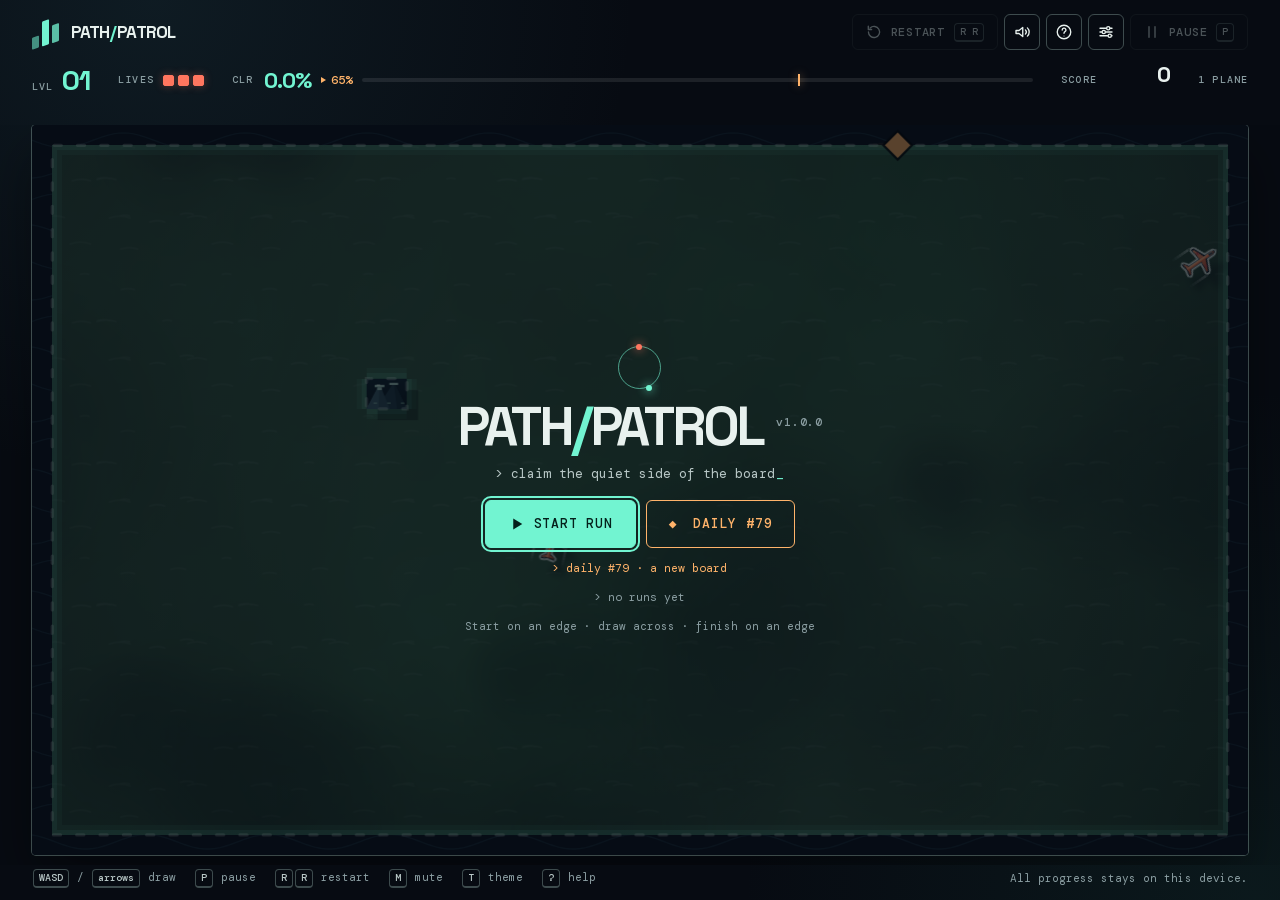
==== site/index.html @ f1951158 "Ground patrols that are shut into a small pocket A capture that leaves a patrol in a pocket of open " ====
<!doctype html>
<html lang="en" data-motion="auto">
  <head>
    <meta charset="UTF-8" />
    <meta http-equiv="Content-Security-Policy" content="default-src 'self'; script-src 'self'; style-src 'self'; img-src 'self' data: blob:; font-src 'self'; connect-src 'self'; manifest-src 'self'; worker-src 'self'; object-src 'none'; base-uri 'self'; form-action 'none'" />
    <meta name="referrer" content="no-referrer" />
    <meta name="viewport" content="width=device-width, initial-scale=1, viewport-fit=cover" />
    <meta name="theme-color" content="#070b12" />
    <meta name="color-scheme" content="dark" />
    <title>Path Patrol — a one-touch territory game</title>
    <meta name="description" content="Draw a route across the board and claim the side the patrols can't reach. A fast, minimalist territory game with a daily board. No sign-up, works offline." />
    <link rel="canonical" href="https://jgohil07.github.io/PathPatrol/" />
    <meta property="og:type" content="website" />
    <meta property="og:site_name" content="Path Patrol" />
    <meta property="og:title" content="Path Patrol — a one-touch territory game" />
    <meta property="og:description" content="Draw a route across the board and claim the side the patrols can't reach. A fast, minimalist territory game with a daily board. No sign-up, works offline." />
    <meta property="og:url" content="https://jgohil07.github.io/PathPatrol/" />
    <meta property="og:image" content="https://jgohil07.github.io/PathPatrol/og.png" />
    <meta property="og:image:width" content="1200" />
    <meta property="og:image:height" content="630" />
    <meta property="og:image:alt" content="Path Patrol mid-game: a route being drawn across a dark board with patrol planes, a pickup and a power-up running." />
    <meta name="twitter:card" content="summary_large_image" />
    <meta name="twitter:title" content="Path Patrol — a one-touch territory game" />
    <meta name="twitter:description" content="Draw a route across the board and claim the side the patrols can't reach. A fast, minimalist territory game with a daily board. No sign-up, works offline." />
    <meta name="twitter:image" content="https://jgohil07.github.io/PathPatrol/og.png" />
    <script type="application/ld+json">{"@context": "https://schema.org", "@type": "VideoGame", "name": "Path Patrol", "description": "Draw a route across the board and claim the side the patrols can't reach. A fast, minimalist territory game with a daily board. No sign-up, works offline.", "url": "https://jgohil07.github.io/PathPatrol/", "image": "https://jgohil07.github.io/PathPatrol/og.png", "genre": ["Arcade", "Puzzle"], "gamePlatform": "Web browser", "applicationCategory": "Game", "operatingSystem": "Any", "playMode": "SinglePlayer", "inLanguage": "en", "isAccessibleForFree": true, "offers": {"@type": "Offer", "price": "0", "priceCurrency": "USD"}, "author": {"@type": "Person", "name": "Jay"}, "license": "https://opensource.org/licenses/MIT"}</script>
    <link rel="icon" href="icons/icon.svg" type="image/svg+xml" />
    <link rel="icon" href="icons/icon-192.png" type="image/png" sizes="192x192" />
    <link rel="apple-touch-icon" href="icons/apple-touch-icon.png" />
    <link rel="manifest" href="manifest.webmanifest" />
    <meta name="mobile-web-app-capable" content="yes" />
    <meta name="apple-mobile-web-app-capable" content="yes" />
    <meta name="apple-mobile-web-app-title" content="Path Patrol" />
    <meta name="apple-mobile-web-app-status-bar-style" content="black-translucent" />
    <link rel="preload" href="assets/fonts/dm-mono-400.woff2" as="font" type="font/woff2" crossorigin />
    <link rel="preload" href="assets/fonts/space-grotesk-variable.woff2" as="font" type="font/woff2" crossorigin />
    <link rel="stylesheet" href="css/app.css" />
  </head>
  <body>
    <noscript><p class="noscript">Path Patrol needs JavaScript to run. It is a small game that plays entirely in your browser: nothing is sent anywhere.</p></noscript>
    <!-- Icons: drawn, never typed as glyphs, because neither font has arrows or geometric symbols. -->
    <svg class="sprite" aria-hidden="true" focusable="false">
      <symbol id="i-pause" viewBox="0 0 24 24"><path d="M8 5v14M16 5v14" /></symbol>
      <symbol id="i-play" viewBox="0 0 24 24"><path d="M7 4.6v14.8L19 12z" fill="currentColor" stroke="none" /></symbol>
      <symbol id="i-settings" viewBox="0 0 24 24"><path d="M4 7h8M18 7h2M4 12h2M12 12h8M4 17h10M20 17h0" /><circle cx="15" cy="7" r="2.2" /><circle cx="9" cy="12" r="2.2" /><circle cx="17" cy="17" r="2.2" /></symbol>
      <symbol id="i-help" viewBox="0 0 24 24"><circle cx="12" cy="12" r="9" /><path d="M9.6 9.4a2.5 2.5 0 1 1 3.7 2.2c-.9.5-1.3 1-1.3 2" /><circle cx="12" cy="17.2" r=".7" fill="currentColor" stroke="none" /></symbol>
      <symbol id="i-sound-on" viewBox="0 0 24 24"><path d="M4 10v4h4l5 4V6l-5 4H4z" /><path d="M16.5 9.2a4 4 0 0 1 0 5.6M19.2 6.5a7.6 7.6 0 0 1 0 11" /></symbol>
      <symbol id="i-sound-off" viewBox="0 0 24 24"><path d="M4 10v4h4l5 4V6l-5 4H4z" /><path d="M17 9.5l4.5 5M21.5 9.5L17 14.5" /></symbol>
      <symbol id="i-restart" viewBox="0 0 24 24"><path d="M4.6 12a7.4 7.4 0 1 0 2.3-5.4" /><path d="M4.4 4.2v4.4h4.4" /></symbol>
      <symbol id="i-close" viewBox="0 0 24 24"><path d="M6 6l12 12M18 6L6 18" /></symbol>
      <symbol id="i-arrow" viewBox="0 0 24 24"><path d="M5 12h14M13.5 6.5L19 12l-5.5 5.5" /></symbol>
    </svg>

    <div class="app" id="app" data-phase="boot">
      <div class="chrome">
        <header class="bar">
          <div class="brand" role="img" aria-label="Path Patrol">
            <span class="brand-mark" aria-hidden="true"><i></i><i></i><i></i></span>
            <span class="brand-name" aria-hidden="true">PATH<span>/</span>PATROL</span>
          </div>
          <div class="actions">
            <button class="btn btn--ghost btn--adaptive only-fine" id="restartButton" type="button" aria-label="Restart level">
              <svg class="icon" aria-hidden="true"><use href="#i-restart" /></svg><span class="btn-text only-fine">Restart</span><kbd class="only-fine">R R</kbd>
            </button>
            <button class="btn btn--icon" id="soundButton" type="button" aria-label="Sound" aria-pressed="true">
              <svg class="icon icon-on" aria-hidden="true"><use href="#i-sound-on" /></svg>
              <svg class="icon icon-off" aria-hidden="true"><use href="#i-sound-off" /></svg>
            </button>
            <button class="btn btn--icon" id="helpButton" type="button" aria-label="How to play" aria-haspopup="dialog">
              <svg class="icon" aria-hidden="true"><use href="#i-help" /></svg>
            </button>
            <button class="btn btn--icon" id="settingsButton" type="button" aria-label="Settings" aria-haspopup="dialog">
              <svg class="icon" aria-hidden="true"><use href="#i-settings" /></svg>
            </button>
            <button class="btn btn--ghost btn--adaptive" id="pauseButton" type="button" aria-label="Pause">
              <svg class="icon icon-pause" aria-hidden="true"><use href="#i-pause" /></svg>
              <svg class="icon icon-play" aria-hidden="true"><use href="#i-play" /></svg>
              <svg class="icon icon-skip" aria-hidden="true"><use href="#i-arrow" /></svg>
              <span class="btn-text only-fine">Pause</span><kbd class="only-fine">P</kbd>
            </button>
          </div>
        </header>

        <section class="hud" aria-label="Status">
          <div class="stat stat--level"><span class="stat-key">LVL</span><strong class="stat-val" id="levelLabel">01</strong></div>
          <div class="stat stat--lives"><span class="stat-key">LIVES</span><span class="lives" id="lives" role="img" aria-label="3 lives"></span></div>
          <div class="stat stat--clear">
            <span class="stat-key">CLR</span><strong class="stat-val" id="areaLabel">0.0%</strong>
            <span class="stat-target"><span class="chevron" aria-hidden="true"></span><span id="targetLabel">65%</span></span>
            <div class="meter" aria-hidden="true"><i id="progressFill"></i><b id="targetMarker"></b></div>
          </div>
          <div class="stat stat--score">
            <span class="stat-key">SCORE</span>
            <span class="score-block"><strong class="stat-val" id="scoreLabel">0</strong><span class="combo" id="comboLabel" title="Combo and trap multipliers">x1.00</span></span>
          </div>
          <div class="stat stat--runners"><span class="stat-val" id="runnerLabel">1 PLANE</span></div>
        </section>

        <p class="console" id="toast" aria-hidden="true"></p>
      </div>

      <main class="stage" id="stage">
        <div class="board" id="boardFrame">
          <canvas id="gameCanvas" tabindex="0" role="application" aria-roledescription="game board" aria-label="Game field. Draw a line from an edge across the coloured area to another edge. With a keyboard, use the arrow keys or W A S D; Backspace cancels the route."></canvas>

          <div class="overlay overlay--title" id="startOverlay">
            <div class="panel">
              <div class="start-symbol" aria-hidden="true"><span></span><span></span></div>
              <h1 class="title">PATH<span class="slash">/</span>PATROL <small id="versionLabel">v1.0.0</small></h1>
              <p class="tagline">&gt; claim the quiet side of the board<span class="caret" aria-hidden="true">_</span></p>
              <div class="cta">
                <button type="button" class="btn btn--primary btn--big cta-wide" id="resumeRunButton" hidden><svg class="icon" aria-hidden="true"><use href="#i-play" /></svg>Resume run</button>
                <button type="button" class="btn btn--primary btn--big" id="startButton"><svg class="icon" aria-hidden="true"><use href="#i-play" /></svg>Start run</button>
                <button type="button" class="btn btn--big btn--daily" id="dailyButton"><span aria-hidden="true">&#9670;</span><span id="dailyLabel">Daily</span></button>
              </div>
              <p class="saved" id="savedLine" hidden></p>
              <p class="daily-line" id="dailyLine"></p>
              <button type="button" class="btn btn--daily" id="shareTodayButton" hidden>Share today's result</button>
              <p class="records" id="titleRecords"></p>
              <button type="button" class="btn btn--quiet" id="appNotice" hidden>Install app</button>
              <p class="fine">Start on an edge · draw across · finish on an edge</p>
            </div>
          </div>

          <div class="overlay overlay--pause" id="pauseOverlay">
            <div class="panel">
              <span class="eyebrow" id="pauseEyebrow">Run paused</span>
              <strong class="big" id="pauseTitle">Take a breath.</strong>
              <div class="cta">
                <button type="button" class="btn btn--primary btn--big" id="resumeButton"><svg class="icon" aria-hidden="true"><use href="#i-play" /></svg>Resume</button>
                <button type="button" class="btn" id="pauseRestartButton"><svg class="icon" aria-hidden="true"><use href="#i-restart" /></svg>Restart level</button>
                <button type="button" class="btn" id="leaveButton" hidden>Back to title</button>
              </div>
            </div>
          </div>

          <div class="overlay overlay--clear" id="clearOverlay">
            <div class="panel">
              <span class="eyebrow" id="clearEyebrow">Level cleared</span>
              <strong class="big" id="clearTotal">+0</strong>
              <dl class="receipt" id="tally"></dl>
              <p class="fine" id="clearNote" hidden></p>
              <div class="cta"><button type="button" class="btn btn--primary btn--big" id="nextButton"><span id="nextLabel">Next level</span><svg class="icon" aria-hidden="true"><use href="#i-arrow" /></svg></button></div>
            </div>
          </div>

          <div class="overlay overlay--end" id="endOverlay">
            <div class="panel">
              <span class="eyebrow" id="endEyebrow">No lives left</span>
              <h2 class="big">Run interrupted.</h2>
              <dl class="receipt" id="receipt"></dl>
              <p class="fine" id="endSummary"></p>
              <div class="cta">
                <button type="button" class="btn btn--primary btn--big" id="shareButton" hidden>Share result</button>
                <button type="button" class="btn btn--primary btn--big" id="againButton"><svg class="icon" aria-hidden="true"><use href="#i-play" /></svg>New run</button>
              </div>
            </div>
          </div>

          <div class="overlay overlay--crash" id="crashOverlay" role="alert">
            <div class="panel">
              <span class="eyebrow">Something broke</span>
              <strong class="big">Please reload.</strong>
              <p class="crash-detail" id="crashDetail"></p>
              <div class="cta"><button type="button" class="btn btn--primary btn--big" id="reloadButton">Reload</button></div>
            </div>
          </div>

          <div class="powers" id="powers" aria-hidden="true"></div>
          <div class="fps" id="fpsMeter" hidden></div>
        </div>
      </main>

      <footer class="hints">
        <span><kbd>WASD</kbd> / <kbd>arrows</kbd> draw</span><span><kbd>P</kbd> pause</span><span><kbd>R</kbd><kbd>R</kbd> restart</span><span><kbd>M</kbd> mute</span><span><kbd>T</kbd> theme</span><span><kbd>?</kbd> help</span>
        <span class="hints-note" id="storageNote">All progress stays on this device.</span>
      </footer>
    </div>

    <dialog class="dialog" id="settingsDialog" aria-labelledby="settingsTitle">
      <form method="dialog" class="dialog-body">
        <header class="dialog-head">
          <h2 id="settingsTitle">Settings</h2>
          <button class="btn btn--icon" value="close" aria-label="Close settings"><svg class="icon" aria-hidden="true"><use href="#i-close" /></svg></button>
        </header>
        <div class="setting">
          <span class="setting-name" id="soundLabel">Sound</span>
          <button class="switch" id="soundSwitch" type="button" role="switch" aria-checked="true" aria-labelledby="soundLabel"><i></i></button>
        </div>
        <div class="setting" id="hapticsRow">
          <span class="setting-name" id="hapticsLabel">Vibration</span>
          <button class="switch" id="hapticsSwitch" type="button" role="switch" aria-checked="true" aria-labelledby="hapticsLabel"><i></i></button>
        </div>
        <div class="setting">
          <span class="setting-name" id="themeLabel">Visuals</span>
          <div class="seg" role="radiogroup" aria-labelledby="themeLabel">
            <button type="button" role="radio" id="flightButton" aria-checked="true">Flight</button>
            <button type="button" role="radio" id="driveButton" aria-checked="false">Drive</button>
          </div>
        </div>
        <div class="setting">
          <span class="setting-name" id="motionLabel">Motion</span>
          <div class="seg" role="radiogroup" aria-labelledby="motionLabel">
            <button type="button" role="radio" data-motion="auto" aria-checked="true">Auto</button>
            <button type="button" role="radio" data-motion="reduced" aria-checked="false">Reduced</button>
            <button type="button" role="radio" data-motion="full" aria-checked="false">Full</button>
          </div>
        </div>
        <div class="setting">
          <span class="setting-name" id="fpsLabel">Frame stats</span>
          <button class="switch" id="fpsSwitch" type="button" role="switch" aria-checked="false" aria-labelledby="fpsLabel"><i></i></button>
        </div>
        <div class="setting" id="appRow">
          <span class="setting-name" id="appLabel">App</span>
          <button class="btn" id="appButton" type="button" hidden>Install</button>
        </div>
        <p class="fine" id="appStatus"></p>
        <h3 class="dialog-sub">Records on this device</h3>
        <dl class="records-list">
          <div><dt>Best score</dt><dd id="bestScore">0</dd></div>
          <div><dt>Best clear</dt><dd id="bestClear">0.0%</dd></div>
          <div><dt>Highest level cleared</dt><dd id="bestLevel">—</dd></div>
          <div><dt>Runs played</dt><dd id="runsPlayed">0</dd></div>
          <div><dt>Levels won</dt><dd id="levelsWon">0</dd></div>
          <div><dt>Daily streak</dt><dd id="dailyStreak">0 days</dd></div>
        </dl>
        <button class="btn btn--danger" id="resetStatsButton" type="button">Reset local records</button>
        <p class="fine version-line">Path Patrol <span id="versionLine">v1.0.0</span></p>
      </form>
    </dialog>

    <dialog class="dialog" id="helpDialog" aria-labelledby="helpTitle">
      <form method="dialog" class="dialog-body">
        <header class="dialog-head">
          <h2 id="helpTitle">How to play</h2>
          <button class="btn btn--icon" value="close" aria-label="Close help"><svg class="icon" aria-hidden="true"><use href="#i-close" /></svg></button>
        </header>
        <ol class="how">
          <li><b>Start on an edge.</b> Touch the frame or any ground you have already claimed.</li>
          <li><b>Draw across the field</b> in any shape. The route appears under your finger the moment you move.</li>
          <li><b>Finish on an edge.</b> The side without patrols is yours. Claim the target percentage to win the level.</li>
          <li><b>Don't get caught.</b> If a patrol touches a route you are still drawing, you lose a life. Lifting mid-field cancels it for free.</li>
        </ol>
        <p class="how-daily"><b>Daily.</b> One board a day, the same for everyone: three lives, no restarts. Only your first run of the day counts; after that it is practice. Share your result when it ends.</p>
        <button class="btn" id="tutorialButton" type="button"><svg class="icon" aria-hidden="true"><use href="#i-play" /></svg>Play the tutorial</button>
        <h3 class="dialog-sub">Keys</h3>
        <dl class="keys">
          <div><dt><kbd>WASD</kbd></dt><dd>Draw (arrow keys work too)</dd></div>
          <div><dt><kbd>Backspace</kbd></dt><dd>Cancel the route you are drawing</dd></div>
          <div><dt><kbd>P</kbd> / <kbd>Esc</kbd></dt><dd>Pause</dd></div>
          <div><dt><kbd>R</kbd> <kbd>R</kbd></dt><dd>Restart the level</dd></div>
          <div><dt><kbd>M</kbd></dt><dd>Mute or unmute</dd></div>
          <div><dt><kbd>T</kbd></dt><dd>Switch Flight / Drive</dd></div>
          <div><dt><kbd>?</kbd> / <kbd>H</kbd></dt><dd>This help</dd></div>
          <div><dt><kbd>Space</kbd> / <kbd>Enter</kbd></dt><dd>Start, resume or go on</dd></div>
          <div><dt><kbd>Tab</kbd></dt><dd>Move between buttons (Safari: <kbd>Option</kbd> + <kbd>Tab</kbd>)</dd></div>
        </dl>
      </form>
    </dialog>

    <dialog class="dialog" id="shareDialog" aria-labelledby="shareTitle">
      <form method="dialog" class="dialog-body">
        <header class="dialog-head">
          <h2 id="shareTitle">Share your result</h2>
          <button class="btn btn--icon" value="close" aria-label="Close"><svg class="icon" aria-hidden="true"><use href="#i-close" /></svg></button>
        </header>
        <p class="fine">Sharing is not available here. Copy this and paste it wherever you like.</p>
        <textarea class="share-text" id="shareText" readonly rows="5" spellcheck="false" aria-label="Your result"></textarea>
        <button class="btn btn--primary" id="copyShareButton" type="button">Copy</button>
      </form>
    </dialog>

    <div class="sr-only" id="announcer" role="status" aria-live="polite" aria-atomic="true"></div>
    <script type="module" src="js/main.js"></script>
  </body>
</html>
---- site/css/app.css ----
/* Path Patrol: terminal-minimal.
   One near-black canvas, hairline borders, one accent (aqua), one alarm (coral), amber for the target and,
   later, power-ups. DM Mono for everything you read, Space Grotesk only for the big numbers and the title.

   Layout is chosen by media queries on orientation, size and pointer type, never by sniffing the device:
     - portrait / narrow: a compact top bar, one HUD row, the board (rotated by view.js) filling the rest;
     - short landscape (a phone on its side): a left rail with the HUD, the board filling the height;
     - everything else (desktop, tablet): top bar, HUD, board, keyboard hints.
   html[data-input="touch|mouse"] follows the pointer actually being used, so a hybrid laptop switches. */

@font-face { font-family: "DM Mono"; font-style: normal; font-weight: 400; font-display: swap; src: url("../assets/fonts/dm-mono-400.woff2") format("woff2"); }
@font-face { font-family: "DM Mono"; font-style: normal; font-weight: 500; font-display: swap; src: url("../assets/fonts/dm-mono-500.woff2") format("woff2"); }
@font-face { font-family: "Space Grotesk"; font-style: normal; font-weight: 300 700; font-display: swap; src: url("../assets/fonts/space-grotesk-variable.woff2") format("woff2"); }

:root {
  color-scheme: dark;
  --bg: #070b12;
  --raised: #0b111b;
  --ink: #e8f1ee;
  --ink-soft: #b9c8c7;
  --muted: #8b9ea2;
  --line: rgba(190, 224, 216, .13);
  --line-strong: rgba(190, 224, 216, .3);
  --aqua: #72f4d1;
  --aqua-dim: #2da98d;
  --coral: #ff765f;
  --amber: #ffb36a;
  --font-ui: "DM Mono", ui-monospace, "SF Mono", Menlo, Consolas, monospace;
  --font-display: "Space Grotesk", system-ui, -apple-system, "Segoe UI", sans-serif;
  --radius: 6px;
  --pad: clamp(12px, 2.4vw, 24px);
  --safe-t: env(safe-area-inset-top, 0px);
  --safe-r: env(safe-area-inset-right, 0px);
  --safe-b: env(safe-area-inset-bottom, 0px);
  --safe-l: env(safe-area-inset-left, 0px);
  --rail: clamp(206px, 25vw, 232px);          /* four 44px buttons and their gaps fit in one row */
  --tap: 44px;
}

* { box-sizing: border-box; }
[hidden] { display: none !important; }

html, body {
  margin: 0;
  height: 100%;
  overflow: hidden;
  background: var(--bg);
  color: var(--ink);
  overscroll-behavior: none;
  -webkit-text-size-adjust: 100%;
  text-size-adjust: 100%;
}
body {
  position: fixed;
  inset: 0;
  font: 400 13px/1.5 var(--font-ui);
  font-variant-numeric: tabular-nums;
  -webkit-font-smoothing: antialiased;
  user-select: none;
  -webkit-user-select: none;
  -webkit-touch-callout: none;
  -webkit-tap-highlight-color: transparent;
  background:
    radial-gradient(circle at 12% 0%, rgba(42, 85, 95, .22), transparent 30rem),
    radial-gradient(circle at 98% 100%, rgba(32, 97, 81, .16), transparent 32rem),
    var(--bg);
}
button { font: inherit; color: inherit; }
h1, h2, h3, p, dl, dd, ol { margin: 0; }
.sprite { position: absolute; width: 0; height: 0; overflow: hidden; }
.noscript { margin: 0; padding: 24px 16px; color: var(--ink); font-size: 14px; text-align: center; }
@media (scripting: none) {                                   /* nothing in the game can work: the dead controls stay out of the way of the one sentence that matters */
  body > .app { display: none; }
  .noscript { display: grid; place-items: center; min-height: 100dvh; box-sizing: border-box; }
}
.sr-only { position: absolute; width: 1px; height: 1px; margin: -1px; padding: 0; overflow: hidden; clip: rect(0 0 0 0); white-space: nowrap; border: 0; }

/* Touch-first presentation by default; a fine pointer (or a mouse actually in use) gets the desktop one. */
.only-fine { --show: inline-flex; }
.btn-text.only-fine { --show: inline; }
kbd.only-fine { --show: inline-block; }
.only-fine, .btn.only-fine { display: none; }          /* two selectors: .btn.only-fine must beat .btn's display */
@media (pointer: fine) { :root:not([data-input="touch"]) .only-fine { display: var(--show); } }
:root[data-input="mouse"] .only-fine { display: var(--show); }

/* --- layout ------------------------------------------------------------------------------------ */

.app {
  position: absolute;
  inset: 0;
  height: 100%;
  display: grid;
  grid-template-rows: auto minmax(0, 1fr) auto;
  padding: var(--safe-t) var(--safe-r) var(--safe-b) var(--safe-l);
}
@supports (height: 100dvh) { .app { height: 100dvh; } }

.chrome { display: grid; grid-template-columns: minmax(0, 1fr); padding: 0 var(--pad); min-width: 0; }   /* minmax(0, ...): no child can widen the column */
/* Fixed height whatever the input mode: a 44px touch button and a 36px mouse button both fit, so a hybrid
   device switching mode never moves the board. */
.bar { display: flex; align-items: center; justify-content: space-between; gap: 12px; height: 56px; padding-top: 8px; }
.brand { display: inline-flex; align-items: center; gap: 10px; color: var(--ink); font: 700 17px/1 var(--font-display); letter-spacing: -.045em; white-space: nowrap; }
.brand-name span { color: var(--aqua); }
.brand-name span:first-child { margin-inline: .04em; }
.brand-mark { display: flex; align-items: end; gap: 3px; width: 29px; height: 26px; transform: skewY(-18deg); }
.brand-mark i { display: block; width: 7px; background: var(--aqua); border-radius: 1px; }
.brand-mark i:nth-child(1) { height: 12px; opacity: .55; }
.brand-mark i:nth-child(2) { height: 25px; }
.brand-mark i:nth-child(3) { height: 18px; opacity: .76; }
.actions { display: flex; align-items: center; gap: 6px; }

.hud { display: flex; align-items: center; gap: 8px 28px; min-height: 46px; padding: 6px 0 4px; }
.stat { display: flex; align-items: baseline; gap: 8px; min-width: 0; white-space: nowrap; }
.stat-key { color: var(--muted); font: 500 10px/1 var(--font-ui); letter-spacing: .14em; }
.stat-val { color: var(--ink); font: 700 22px/1 var(--font-display); letter-spacing: -.04em; }
.stat--level .stat-val { color: var(--aqua); font-size: 28px; }
.stat--lives { align-items: center; }
.stat--clear { flex: 1 1 auto; align-items: center; gap: 10px; }
.stat--clear .stat-val { color: var(--aqua); min-width: 3.4ch; }
.stat--runners { margin-left: auto; color: var(--muted); }
.stat--score { align-items: center; }
.score-block { display: grid; justify-items: end; gap: 3px; line-height: 1; }
.stat--score .stat-val { min-width: 4.6ch; text-align: right; }
/* Always in the layout, only its visibility changes: the HUD must not change height when a combo starts. */
.combo { color: var(--amber); font: 500 10px/1 var(--font-ui); letter-spacing: .08em; white-space: nowrap; visibility: hidden; }
.combo.on { visibility: visible; }
.stat--runners .stat-val { color: var(--muted); font: 500 10px/1 var(--font-ui); letter-spacing: .12em; }
.stat-target { display: inline-flex; align-items: center; gap: 5px; color: var(--amber); font: 500 12px/1 var(--font-ui); }
.chevron { width: 0; height: 0; border-left: 5px solid currentColor; border-block: 3.5px solid transparent; }
.lives { display: inline-flex; gap: 4px; }
.life { width: 11px; height: 11px; border: 1.5px solid var(--coral); background: var(--coral); border-radius: 2px; box-shadow: 0 0 9px rgba(255, 118, 95, .35); }
.life.lost { background: transparent; box-shadow: none; opacity: .55; }
.meter { position: relative; flex: 1 1 60px; height: 4px; min-width: 60px; background: rgba(255, 255, 255, .09); border-radius: 2px; }
.meter i { position: absolute; inset: 0 auto 0 0; width: 0; background: linear-gradient(90deg, var(--aqua-dim), var(--aqua)); border-radius: inherit; box-shadow: 0 0 10px rgba(114, 244, 209, .4); transition: width .25s ease; }
.meter b { position: absolute; top: -4px; bottom: -4px; left: 65%; width: 2px; background: var(--amber); box-shadow: 0 0 8px rgba(255, 179, 106, .6); }

/* Messages appear on a single console line so they never sit on the board where routes start. */
.console { min-height: 20px; margin: 0; padding-bottom: 6px; overflow: hidden; color: var(--muted); font-size: 11.5px; white-space: nowrap; text-overflow: ellipsis; opacity: 0; transition: opacity .2s ease; }
.console.visible { opacity: 1; }
.console::before { content: "> "; color: var(--aqua-dim); }

.stage { display: grid; place-items: center; min-width: 0; min-height: 0; padding: 0 var(--pad) 10px; overflow: hidden; }
.board { position: relative; width: max-content; height: max-content; overflow: hidden; background: #0b1422; border-radius: 4px; box-shadow: 0 0 0 1px var(--line-strong), 0 26px 60px rgba(0, 0, 0, .4); }
#gameCanvas { display: block; touch-action: none; cursor: crosshair; user-select: none; -webkit-user-select: none; -webkit-touch-callout: none; -webkit-tap-highlight-color: transparent; }

/* The keyboard hints follow the pointer media query only, not the live data-input switch: the footer
   appearing or vanishing mid-game would move the board between a touch landing and its coordinates being read. */
.hints { display: none; flex-wrap: wrap; align-items: center; gap: 6px 18px; padding: 4px var(--pad) 12px; color: var(--muted); font-size: 11px; }
@media (pointer: fine) { .hints { display: flex; } }
.hints-note { margin-left: auto; }

/* --- controls ---------------------------------------------------------------------------------- */

.icon { width: 18px; height: 18px; flex: none; fill: none; stroke: currentColor; stroke-width: 1.8; stroke-linecap: round; stroke-linejoin: round; }
.btn { display: inline-flex; align-items: center; justify-content: center; gap: 8px; min-height: var(--tap); padding: 0 14px; border: 1px solid var(--line-strong); border-radius: var(--radius); background: transparent; color: var(--ink); font: 500 12px/1 var(--font-ui); letter-spacing: .06em; text-transform: uppercase; white-space: nowrap; cursor: pointer; touch-action: manipulation; transition: color .15s ease, border-color .15s ease, background .15s ease, transform .1s ease; }
.btn:active { transform: translateY(1px); }
.btn:disabled { opacity: .38; pointer-events: none; }
.btn--icon { width: var(--tap); padding: 0; }
/* Square when only the icon shows, wider when the label and key hint come with it. */
.btn--adaptive { min-width: var(--tap); padding: 0 12px; }
.btn--ghost { border-color: var(--line); color: var(--ink-soft); }
.btn--primary { border-color: var(--aqua); background: var(--aqua); color: #04201b; }
.btn--big { min-height: 48px; padding: 0 22px; font-size: 13px; }
.btn--danger { color: var(--coral); border-color: rgba(255, 118, 95, .4); }
/* Hover styling only where hovering exists: on a touch screen :hover sticks to the last control tapped. */
@media (hover: hover) {
  .btn:hover { border-color: var(--aqua); color: var(--aqua); }
  .btn--primary:hover { background: #8ff7dc; border-color: #8ff7dc; color: #04201b; }
  .btn--danger:hover { border-color: var(--coral); color: var(--coral); background: rgba(255, 118, 95, .08); }
}
:focus-visible { outline: 2px solid var(--aqua); outline-offset: 2px; }
.btn:focus-visible { outline-offset: 2px; }
#gameCanvas:focus-visible { outline-offset: -4px; }
kbd { display: inline-block; min-width: 1.7em; margin-inline: 1px; padding: 2px 5px; border: 1px solid var(--line-strong); border-bottom-width: 2px; border-radius: 4px; color: var(--ink-soft); font: 500 10px/1.2 var(--font-ui); text-align: center; text-transform: none; letter-spacing: 0; }

.icon-off, #pauseButton .icon-play, #pauseButton .icon-skip { display: none; }
#soundButton[aria-pressed="false"] .icon-on { display: none; }
#soundButton[aria-pressed="false"] .icon-off { display: inline; }
#soundButton[aria-pressed="false"] { color: var(--muted); }
#pauseButton[data-state="paused"] .icon-pause, #pauseButton[data-state="skip"] .icon-pause { display: none; }
#pauseButton[data-state="paused"] .icon-play { display: inline; }
#pauseButton[data-state="skip"] .icon-skip { display: inline; }
#pauseButton[data-state="skip"] kbd { display: none !important; }      /* P pauses; it does not skip, so no key hint on Skip */

@media (pointer: fine) { :root:not([data-input="touch"]) { --tap: 36px; } }
:root[data-input="mouse"] { --tap: 36px; }
:root[data-input="touch"] { --tap: 44px; }

/* --- overlays ---------------------------------------------------------------------------------- */

.overlay { position: absolute; inset: 0; z-index: 5; display: none; place-items: center; padding: 14px; overflow: auto; background: rgba(4, 8, 14, .66); text-align: center; }
.app[data-phase="title"] .overlay--title,
.app[data-phase="clear"] .overlay--clear,
.app[data-phase="paused"] .overlay--pause,
.app[data-phase="countdown"] .overlay--pause,
.app[data-phase="over"] .overlay--end,
.app[data-phase="crashed"] .overlay--crash { display: grid; }
.panel { display: grid; justify-items: center; gap: 12px; max-width: 420px; min-width: 0; }
.panel p { text-wrap: balance; }                      /* no orphaned last word; older browsers just wrap normally */
.start-symbol { position: relative; width: 43px; height: 43px; border: 1px solid rgba(114, 244, 209, .6); border-radius: 50%; animation: orbit 3s linear infinite; }
.start-symbol span { position: absolute; width: 6px; height: 6px; border-radius: 50%; background: var(--coral); box-shadow: 0 0 10px var(--coral); }
.start-symbol span:first-child { top: -3px; left: 17px; }
.start-symbol span:last-child { bottom: -3px; right: 8px; background: var(--aqua); box-shadow: 0 0 10px var(--aqua); }
.title { font: 700 clamp(30px, 8vmin, 54px)/.95 var(--font-display); letter-spacing: -.06em; }
.title .slash { color: var(--aqua); }
.title small { margin-left: 4px; color: var(--muted); font: 500 11px/1 var(--font-ui); letter-spacing: .08em; vertical-align: super; }
.tagline { color: var(--ink-soft); font-size: 13px; }
.caret { margin-left: 1px; color: var(--aqua); animation: blink 1.1s steps(1) infinite; }
.cta { display: flex; flex-wrap: wrap; justify-content: center; gap: 10px; margin-top: 4px; }
.cta-wide { flex: 1 1 100%; }                                  /* Resume takes a row of its own, above Start and Daily */
.btn--daily { border-color: var(--amber); color: var(--amber); }
.btn--quiet { max-width: 100%; padding-block: 8px; border-color: var(--line-strong); color: var(--ink-soft); font-size: 12px; line-height: 1.4; text-wrap: balance; }      /* the text may wrap (balanced), so it needs the room of lines */
.btn--quiet[data-mode="update"] { border-color: var(--aqua-dim); color: var(--aqua); }
.btn--daily span[aria-hidden] { margin-right: 8px; }
.daily-line { color: var(--amber); font-size: 11.5px; }
.daily-line:empty { display: none; }
.records { color: var(--muted); font-size: 11.5px; }
.records:empty { display: none; }
.saved { color: var(--amber); font-size: 11.5px; }
.app[data-saved="yes"] .overlay--title .fine, .app[data-daily="done"] .overlay--title .fine { display: none; }          /* someone resuming knows how to play; the room is needed for the second button */
.fine { color: var(--muted); font-size: 11px; }
.app:is([data-notice="update"], [data-notice="install"]) #settingsButton { position: relative; }
.app:is([data-notice="update"], [data-notice="install"]) #settingsButton::after { content: ""; position: absolute; top: 7px; right: 7px; width: 8px; height: 8px; border-radius: 50%; background: var(--amber); box-shadow: 0 0 0 2px var(--bg); }
/* A short screen with a saved run, a finished daily to share, or an offer from the app has no room for the decoration: the
   symbol and the tagline go. With a saved run and one of the others, the records line goes too; and with a saved run and a
   finished daily, the offer as well. */
@media (max-height: 640px) {
  .app:is([data-saved="yes"], [data-daily="done"], [data-notice="update"], [data-notice="install"], [data-notice="ios"]) .overlay--title :is(.start-symbol, .tagline) { display: none; }
  .app[data-saved="yes"]:is([data-daily="done"], [data-notice="update"], [data-notice="install"], [data-notice="ios"]) .overlay--title .records { display: none; }
  .app[data-saved="yes"][data-daily="done"] .overlay--title #appNotice { display: none; }      /* the tallest title: the same offer waits in Settings, marked by a dot on its button */
  .overlay--end .panel { gap: 8px; }                                         /* the game-over card of a daily has six rows and two buttons: tighter */
  .overlay--end .receipt dt, .overlay--end .receipt dd { padding: 3px 0; }
}
.eyebrow { color: var(--muted); font: 500 10px/1 var(--font-ui); letter-spacing: .14em; text-transform: uppercase; }
.big { font: 700 clamp(26px, 6vmin, 40px)/1 var(--font-display); letter-spacing: -.05em; }
.receipt { display: grid; grid-template-columns: 1fr auto; width: min(300px, 100%); text-align: left; font-size: 12px; }
.receipt dt, .receipt dd { padding: 6px 0; border-bottom: 1px dashed var(--line-strong); }
.receipt dt { padding-right: 14px; color: var(--muted); }
.receipt .flag { margin-right: 8px; color: var(--amber); font-size: 10px; letter-spacing: .1em; }
.receipt dd { color: var(--ink); font-weight: 500; text-align: right; }
.crash-detail { max-width: 440px; color: var(--ink-soft); font-size: 11px; white-space: pre-wrap; word-break: break-word; user-select: text; -webkit-user-select: text; }
.crash-detail:empty { display: none; }
/* Active power-ups: round chips in the board's bottom-left corner, laid over it so they never change the layout, and
   letting every touch through to the board underneath. */
.powers { position: absolute; left: 10px; bottom: 10px; z-index: 4; display: flex; gap: 6px; pointer-events: none; }
.power { display: block; width: 34px; height: 34px; }
.power svg { display: block; width: 100%; height: 100%; overflow: visible; }
.power-bg { fill: rgba(4, 8, 14, .82); stroke: rgba(255, 179, 106, .25); stroke-width: 2; }
.power-ring { fill: none; stroke: var(--amber); stroke-width: 2.6; stroke-linecap: round; transform: rotate(-90deg); transform-origin: 18px 18px; }
.power-glyph { fill: none; stroke: #f4fbf8; stroke-width: 1.8; stroke-linecap: round; stroke-linejoin: round; }
.fps { position: absolute; top: 8px; left: 8px; z-index: 6; padding: 3px 6px; border: 1px solid var(--line); border-radius: 3px; background: rgba(4, 8, 14, .72); color: var(--aqua); font-size: 10px; pointer-events: none; }

/* --- dialogs ----------------------------------------------------------------------------------- */

.dialog { width: min(92vw, 440px); max-height: min(88vh, 700px); padding: 0; overflow: auto; border: 1px solid var(--line-strong); border-radius: 10px; background: var(--raised); color: var(--ink); box-shadow: 0 30px 80px rgba(0, 0, 0, .6); }
@supports (height: 100dvh) { .dialog { max-height: min(88dvh, 700px); } }
.dialog::backdrop { background: rgba(2, 5, 9, .76); }
.dialog-body { display: grid; gap: 14px; padding: 14px 18px 18px; }
.dialog-head { display: flex; align-items: center; justify-content: space-between; }
.dialog-head h2 { font: 700 20px/1 var(--font-display); letter-spacing: -.04em; }
.dialog-sub { margin-top: 4px; color: var(--muted); font: 500 10px/1 var(--font-ui); letter-spacing: .14em; text-transform: uppercase; }
.setting { display: flex; align-items: center; justify-content: space-between; gap: 14px; min-height: var(--tap); }
.setting-name { color: var(--ink-soft); }
/* The button is a full-height tap target; the visible track (::before) and knob (i) are drawn inside it. */
.switch { position: relative; flex: none; width: 58px; height: var(--tap); padding: 0; border: 0; background: none; cursor: pointer; touch-action: manipulation; }
.switch::before { content: ""; position: absolute; top: 50%; left: 6px; width: 46px; height: 28px; margin-top: -14px; border: 1px solid var(--line-strong); border-radius: 14px; transition: border-color .15s ease, background .15s ease; }
.switch i { position: absolute; top: 50%; left: 10px; width: 20px; height: 20px; margin-top: -10px; border-radius: 50%; background: var(--muted); transition: transform .18s ease, background .18s ease; }
.switch[aria-checked="true"]::before { border-color: var(--aqua-dim); background: rgba(45, 169, 141, .18); }
.switch[aria-checked="true"] i { background: var(--aqua); transform: translateX(18px); }
.seg { display: inline-flex; overflow: hidden; border: 1px solid var(--line-strong); border-radius: var(--radius); }
.seg button { min-height: var(--tap); padding: 0 13px; border: 0; background: transparent; color: var(--muted); font: 500 12px/1 var(--font-ui); cursor: pointer; touch-action: manipulation; }
.seg button + button { border-left: 1px solid var(--line); }
.seg button[aria-checked="true"] { background: rgba(114, 244, 209, .14); color: var(--aqua); }
.records-list, .keys { display: grid; }
.records-list > div, .keys > div { display: flex; justify-content: space-between; gap: 16px; padding: 7px 0; border-bottom: 1px solid var(--line); }
.records-list dt, .keys dt { color: var(--muted); }
.records-list dd, .keys dd { color: var(--ink); font-weight: 500; text-align: right; }
.how { display: grid; gap: 10px; padding-left: 20px; color: var(--ink-soft); }
.how b { color: var(--ink); font-weight: 500; }
.how-daily { color: var(--ink-soft); }
.how-daily b { color: var(--amber); font-weight: 500; }
.share-text { width: 100%; padding: 10px 12px; border: 1px solid var(--line-strong); border-radius: var(--radius); background: var(--bg); color: var(--ink); font: 500 12.5px/1.5 var(--font-ui); resize: none; }
.version-line { text-align: center; }

/* --- wide windows: the top bar, HUD and hints line up with the board's edges, not the window's ---- */

@media (min-width: 701px) {
  /* --board-w is set by view.js. The floor keeps a short, wide window (a small board) from squeezing the bar. */
  .chrome, .hints { width: 100%; max-width: calc(max(var(--board-w, 100vw), 720px) + 2 * var(--pad)); margin-inline: auto; }
}

/* --- narrow and portrait: a compact bar, the HUD on two rows ----------------------------------- */

@media (max-width: 700px) {
  /* Labels and key hints need room the bar does not have here, even with a mouse in use. */
  .btn-text.only-fine, kbd.only-fine { display: none !important; }
  /* A grid, not wrapping flex: however wide the score gets it cannot push anything onto a third row, so the
     board below never changes size while you play. */
  .hud { display: grid; grid-template-columns: auto auto minmax(0, 1fr); grid-template-areas: "level lives score" "clear clear clear"; align-items: center; gap: 6px 18px; }
  .stat--level { grid-area: level; }
  .stat--lives { grid-area: lives; }
  .stat--score { grid-area: score; justify-self: end; min-width: 0; }
  .stat--clear { grid-area: clear; }
  .stat--runners { display: none; }
  .stat--level .stat-val { font-size: 24px; }
  .title small { display: none; }
}
@media (max-width: 420px) {
  .brand-name { display: none; }
  .actions { gap: 4px; }
}
@media (max-width: 400px) {
  /* Room for five lives and a seven-digit score on one row: the pips and the number speak for themselves. */
  .stat--lives .stat-key, .stat--score .stat-key { display: none; }
  .stat--score .stat-val { font-size: 18px; }
  .lives { gap: 3px; }
  .life { width: 10px; height: 10px; }
}

/* --- a phone on its side: the HUD becomes a rail ------------------------------------------------ */

@media (orientation: landscape) and (max-height: 540px) {
  .app { grid-template-columns: var(--rail) minmax(0, 1fr); grid-template-rows: minmax(0, 1fr); }
  .chrome { align-content: start; gap: 4px; padding: 8px 8px 8px 10px; overflow-y: auto; }
  .bar { flex-wrap: wrap; height: auto; padding-top: 0; gap: 8px; }
  .brand-name { display: none; }
  .actions { flex-wrap: wrap; gap: 4px; }
  .hud { display: flex; flex-direction: column; align-items: stretch; gap: 8px; padding: 6px 0; }
  .stat--level { order: 0; }
  .stat--lives { order: 1; }
  .stat--score { order: 2; margin-left: 0; }
  .stat--clear { order: 3; flex-basis: auto; display: grid; grid-template-columns: auto 1fr auto; gap: 4px 8px; }
  .stat--clear .meter { grid-column: 1 / -1; }
  .stat--runners { display: flex; order: 4; margin-left: 0; }
  .console { white-space: normal; padding-bottom: 0; }
  .stage { padding: 8px 12px 8px 4px; }
  .hints { display: none !important; }
}

/* --- motion ------------------------------------------------------------------------------------- */

@keyframes orbit { to { transform: rotate(360deg); } }
@keyframes blink { 50% { opacity: 0; } }
@media (prefers-reduced-motion: reduce) {
  :root:not([data-motion="full"]) *, :root:not([data-motion="full"]) *::before, :root:not([data-motion="full"]) *::after { animation: none !important; transition-duration: .01ms !important; }
}
:root[data-motion="reduced"] *, :root[data-motion="reduced"] *::before, :root[data-motion="reduced"] *::after { animation: none !important; transition-duration: .01ms !important; }

/* ---- splash ------------------------------------------------------------------- */

.egg { position: fixed; inset: 0; z-index: 50; display: grid; place-items: center; background: var(--bg); animation: egg-in 220ms ease-out both; }
.egg.out { animation: egg-out 450ms ease-in both; pointer-events: none; }
.egg-stage { display: flex; flex-direction: column; align-items: center; gap: 26px; }
.egg-key {
  display: grid; place-items: center; width: 128px; height: 128px; border-radius: 26px; background: var(--aqua); color: #04120e;
  font: 700 52px/1 var(--font-ui); letter-spacing: -.06em;
  box-shadow: inset 0 1px 0 rgba(255, 255, 255, .18), 0 10px 26px -12px rgba(0, 0, 0, .6);
  animation: egg-press 500ms cubic-bezier(.2, .9, .2, 1) both;
}
.egg-meta { display: flex; flex-direction: column; align-items: center; gap: 7px; animation: egg-fade 600ms 200ms both; }
.egg-name { margin: 0; color: var(--ink); font: 700 17px/1.2 var(--font-display); letter-spacing: -.02em; }
.egg-sub { display: flex; align-items: center; gap: 7px; margin: 0; color: var(--muted); font: 400 10.5px/1.2 var(--font-ui); letter-spacing: .14em; text-transform: uppercase; }
.egg-heart { display: block; fill: var(--aqua); }
@keyframes egg-in { from { opacity: 0; } }
@keyframes egg-out { to { opacity: 0; } }
@keyframes egg-press { 0% { opacity: 0; transform: scale(.88) translateY(8px); } 55% { transform: scale(1.015) translateY(0); } }
@keyframes egg-fade { from { opacity: 0; transform: translateY(5px); } }
@media (prefers-reduced-motion: reduce) {
  .egg, .egg-key, .egg-meta { animation: none; }
  .egg.out { opacity: 0; }
}
:root[data-motion="reduced"] .egg.out { opacity: 0; }

/* ---- the extra board's colours ------------------------------------------------- */

:root[data-extra] { --bg: #0a0614; --raised: #100a1e; --aqua: #ff7bf0; --aqua-dim: #b23fa8; --line: rgba(232, 190, 255, .14); --line-strong: rgba(232, 190, 255, .32); }
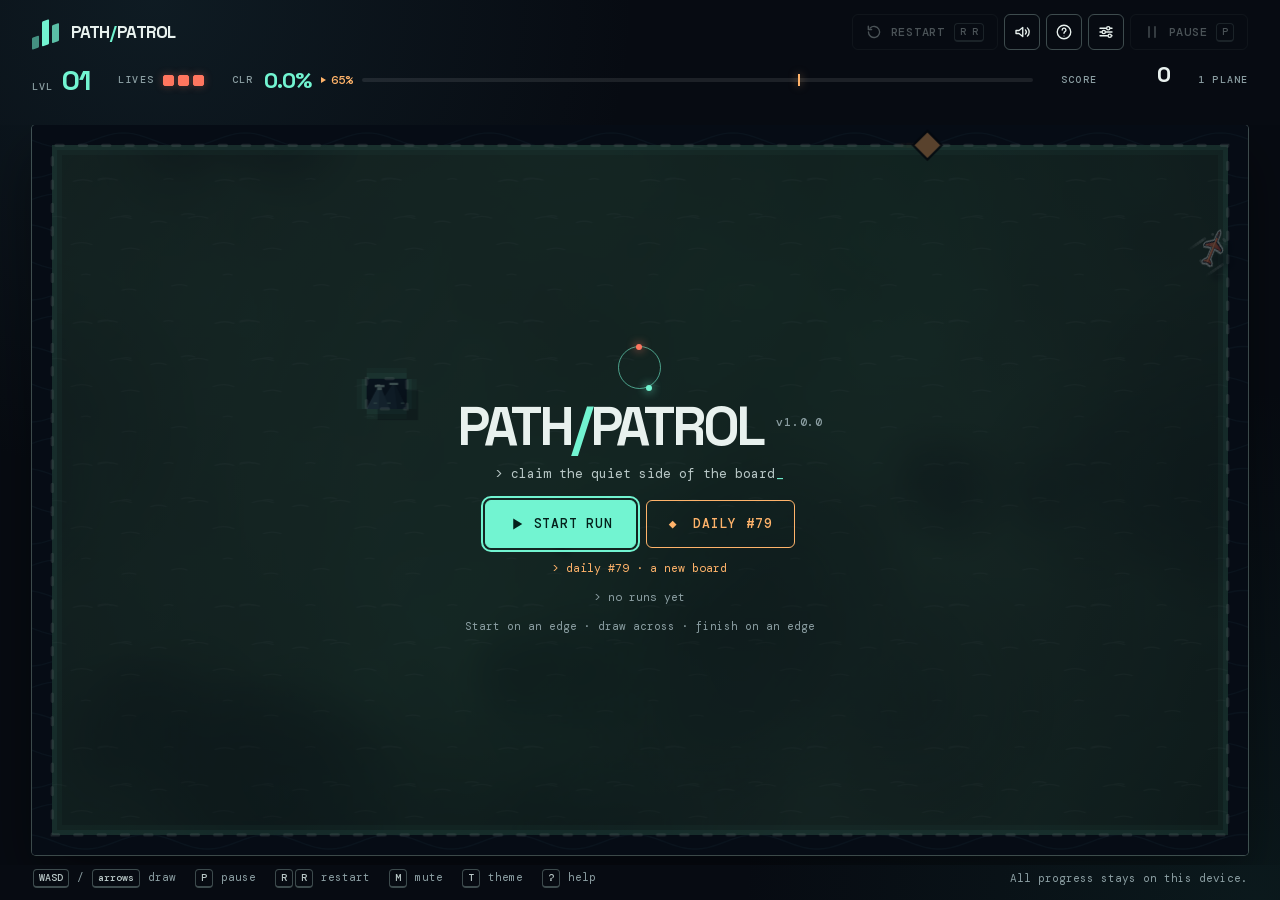
==== commit a40c795a: "Add scouts, bombers and hunters to the patrols New kinds join the curve one at a time and replace st" ====
--- a/site/index.html
+++ b/site/index.html
@@ -241,6 +241,7 @@
           <li><b>Finish on an edge.</b> The side without patrols is yours. Claim the target percentage to win the level.</li>
           <li><b>Don't get caught.</b> If a patrol touches a route you are still drawing, you lose a life. Lifting mid-field cancels it for free.</li>
         </ol>
+        <p class="how-trap"><b>Trap them.</b> Shut a patrol into a pocket of 4% or less and it is grounded: bonus points, and a multiplier that lasts the run. Later levels bring scouts (fast), bombers (big) and hunters, which wind up, then chase a slow pen.</p>
         <p class="how-daily"><b>Daily.</b> One board a day, the same for everyone: three lives, no restarts. Only your first run of the day counts; after that it is practice. Share your result when it ends.</p>
         <button class="btn" id="tutorialButton" type="button"><svg class="icon" aria-hidden="true"><use href="#i-play" /></svg>Play the tutorial</button>
         <h3 class="dialog-sub">Keys</h3>
--- a/site/css/app.css
+++ b/site/css/app.css
@@ -277,8 +277,8 @@
 .records-list dd, .keys dd { color: var(--ink); font-weight: 500; text-align: right; }
 .how { display: grid; gap: 10px; padding-left: 20px; color: var(--ink-soft); }
 .how b { color: var(--ink); font-weight: 500; }
-.how-daily { color: var(--ink-soft); }
-.how-daily b { color: var(--amber); font-weight: 500; }
+.how-daily, .how-trap { color: var(--ink-soft); }
+.how-daily b, .how-trap b { color: var(--amber); font-weight: 500; }
 .share-text { width: 100%; padding: 10px 12px; border: 1px solid var(--line-strong); border-radius: var(--radius); background: var(--bg); color: var(--ink); font: 500 12.5px/1.5 var(--font-ui); resize: none; }
 .version-line { text-align: center; }
 
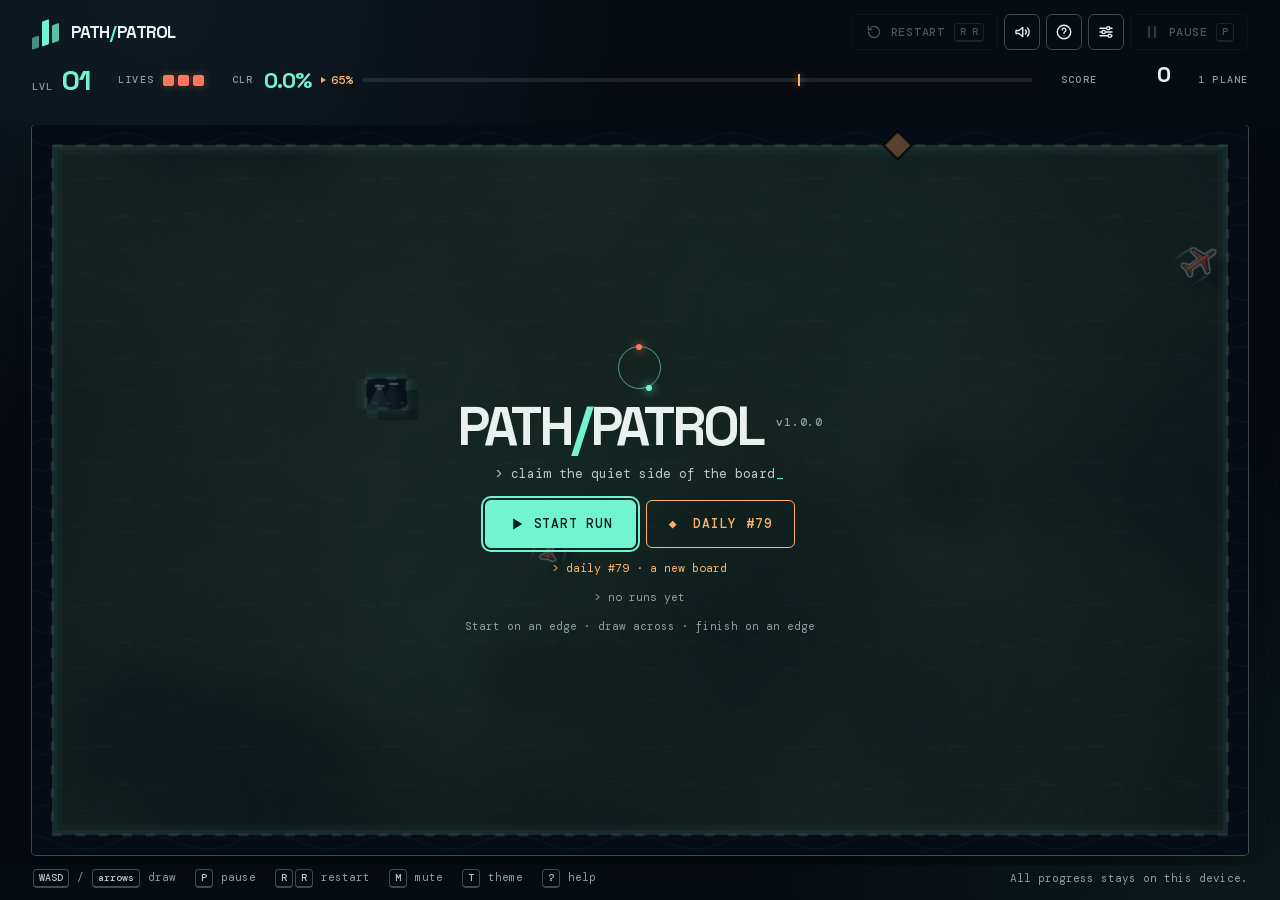
==== commit de581664: "Make every fifth level special: odd-shaped boards and bosses Levels 5, 15, 25 and on are played on o" ====
--- a/site/index.html
+++ b/site/index.html
@@ -241,7 +241,7 @@
           <li><b>Finish on an edge.</b> The side without patrols is yours. Claim the target percentage to win the level.</li>
           <li><b>Don't get caught.</b> If a patrol touches a route you are still drawing, you lose a life. Lifting mid-field cancels it for free.</li>
         </ol>
-        <p class="how-trap"><b>Trap them.</b> Shut a patrol into a pocket of 4% or less and it is grounded: bonus points, and a multiplier that lasts the run. Later levels bring scouts (fast), bombers (big) and hunters, which wind up, then chase a slow pen.</p>
+        <p class="how-trap"><b>Trap them.</b> Shut a patrol into a pocket of 4% or less and it is grounded: bonus points, and a multiplier that lasts the run. Later levels bring scouts (fast), bombers (big) and hunters, which wind up, then chase a slow pen. Every fifth level is special: an odd-shaped board, or a boss you win at once by trapping it in 12% or less.</p>
         <p class="how-daily"><b>Daily.</b> One board a day, the same for everyone: three lives, no restarts. Only your first run of the day counts; after that it is practice. Share your result when it ends.</p>
         <button class="btn" id="tutorialButton" type="button"><svg class="icon" aria-hidden="true"><use href="#i-play" /></svg>Play the tutorial</button>
         <h3 class="dialog-sub">Keys</h3>
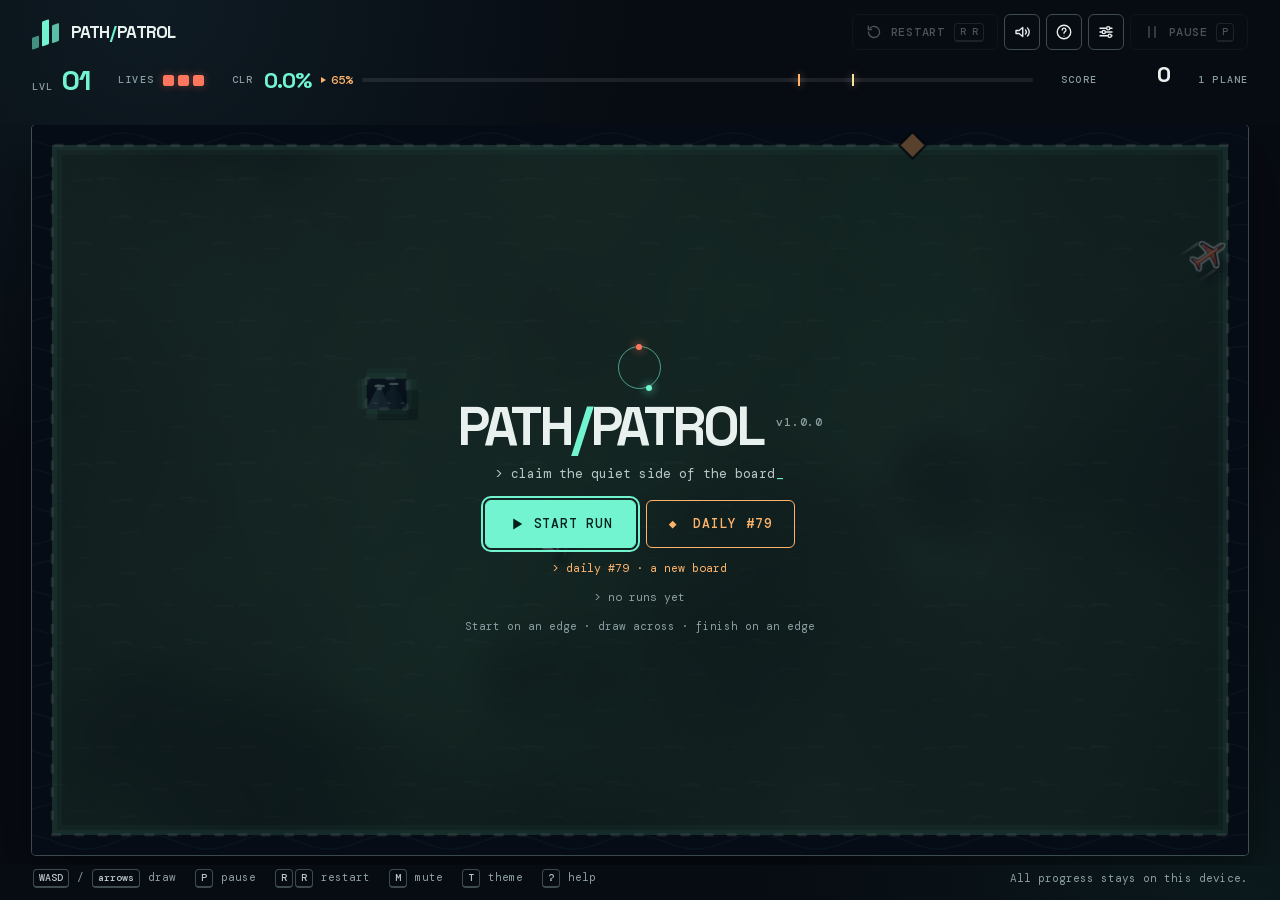
==== commit a71c3af7: "Earn stars on every level and replay any level for them Each level cleared earns one to three stars:" ====
--- a/site/index.html
+++ b/site/index.html
@@ -87,7 +87,7 @@
           <div class="stat stat--clear">
             <span class="stat-key">CLR</span><strong class="stat-val" id="areaLabel">0.0%</strong>
             <span class="stat-target"><span class="chevron" aria-hidden="true"></span><span id="targetLabel">65%</span></span>
-            <div class="meter" aria-hidden="true"><i id="progressFill"></i><b id="targetMarker"></b></div>
+            <div class="meter" aria-hidden="true"><i id="progressFill"></i><b id="targetMarker"></b><b class="star-mark" id="starMarker"></b></div>
           </div>
           <div class="stat stat--score">
             <span class="stat-key">SCORE</span>
@@ -117,6 +117,7 @@
               <p class="daily-line" id="dailyLine"></p>
               <button type="button" class="btn btn--daily" id="shareTodayButton" hidden>Share today's result</button>
               <p class="records" id="titleRecords"></p>
+              <button type="button" class="btn btn--quiet btn--levels" id="levelsButton" hidden>Levels</button>
               <button type="button" class="btn btn--quiet" id="appNotice" hidden>Install app</button>
               <p class="fine">Start on an edge · draw across · finish on an edge</p>
             </div>
@@ -137,6 +138,7 @@
           <div class="overlay overlay--clear" id="clearOverlay">
             <div class="panel">
               <span class="eyebrow" id="clearEyebrow">Level cleared</span>
+              <p class="stars" id="clearStars" hidden></p>
               <strong class="big" id="clearTotal">+0</strong>
               <dl class="receipt" id="tally"></dl>
               <p class="fine" id="clearNote" hidden></p>
@@ -152,7 +154,7 @@
               <p class="fine" id="endSummary"></p>
               <div class="cta">
                 <button type="button" class="btn btn--primary btn--big" id="shareButton" hidden>Share result</button>
-                <button type="button" class="btn btn--primary btn--big" id="againButton"><svg class="icon" aria-hidden="true"><use href="#i-play" /></svg>New run</button>
+                <button type="button" class="btn btn--primary btn--big" id="againButton"><svg class="icon" aria-hidden="true"><use href="#i-play" /></svg><span id="againLabel">New run</span></button>
               </div>
             </div>
           </div>
@@ -226,6 +228,18 @@
         </dl>
         <button class="btn btn--danger" id="resetStatsButton" type="button">Reset local records</button>
         <p class="fine version-line">Path Patrol <span id="versionLine">v1.0.0</span></p>
+      </form>
+    </dialog>
+
+    <dialog class="dialog" id="levelsDialog" aria-labelledby="levelsTitle">
+      <form method="dialog" class="dialog-body">
+        <header class="dialog-head">
+          <h2 id="levelsTitle">Levels</h2>
+          <button class="btn btn--icon" value="close" aria-label="Close levels"><svg class="icon" aria-hidden="true"><use href="#i-close" /></svg></button>
+        </header>
+        <p class="fine levels-note">Replay any level you have reached for its stars. Your best score and your saved run are left alone.</p>
+        <p class="levels-total" id="levelsTotal"></p>
+        <div class="level-grid" id="levelGrid" role="list"></div>
       </form>
     </dialog>
 
--- a/site/css/app.css
+++ b/site/css/app.css
@@ -133,6 +133,11 @@
 .meter { position: relative; flex: 1 1 60px; height: 4px; min-width: 60px; background: rgba(255, 255, 255, .09); border-radius: 2px; }
 .meter i { position: absolute; inset: 0 auto 0 0; width: 0; background: linear-gradient(90deg, var(--aqua-dim), var(--aqua)); border-radius: inherit; box-shadow: 0 0 10px rgba(114, 244, 209, .4); transition: width .25s ease; }
 .meter b { position: absolute; top: -4px; bottom: -4px; left: 65%; width: 2px; background: var(--amber); box-shadow: 0 0 8px rgba(255, 179, 106, .6); }
+/* The three-star mark: where three stars begin, bright while they are still possible on this level, dim once a life is
+   lost on it, solid gold once a trap has already earned the third. */
+.meter b.star-mark { width: 2px; background: #f4e3a1; box-shadow: 0 0 8px rgba(244, 227, 161, .55); transition: opacity .2s ease; }
+.meter b.star-mark.lost { opacity: .22; box-shadow: none; }
+.meter b.star-mark.got { width: 4px; background: #ffd166; box-shadow: 0 0 10px rgba(255, 209, 102, .8); }
 
 /* Messages appear on a single console line so they never sit on the board where routes start. */
 .console { min-height: 20px; margin: 0; padding-bottom: 6px; overflow: hidden; color: var(--muted); font-size: 11.5px; white-space: nowrap; text-overflow: ellipsis; opacity: 0; transition: opacity .2s ease; }
@@ -216,6 +221,7 @@
 .daily-line:empty { display: none; }
 .records { color: var(--muted); font-size: 11.5px; }
 .records:empty { display: none; }
+.btn--levels { padding-block: 6px; }
 .saved { color: var(--amber); font-size: 11.5px; }
 .app[data-saved="yes"] .overlay--title .fine, .app[data-daily="done"] .overlay--title .fine { display: none; }          /* someone resuming knows how to play; the room is needed for the second button */
 .fine { color: var(--muted); font-size: 11px; }
@@ -374,3 +380,21 @@
 /* ---- the extra board's colours ------------------------------------------------- */
 
 :root[data-extra] { --bg: #0a0614; --raised: #100a1e; --aqua: #ff7bf0; --aqua-dim: #b23fa8; --line: rgba(232, 190, 255, .14); --line-strong: rgba(232, 190, 255, .32); }
+
+/* Stars: on the win screen they arrive one by one (they simply appear with reduced motion); the level list shows the best of each. */
+.stars { display: flex; justify-content: center; gap: 6px; margin: 2px 0 -2px; font: 700 24px/1 var(--font-ui); color: rgba(255, 255, 255, .16); }
+.stars .on { color: #ffd166; text-shadow: 0 0 12px rgba(255, 209, 102, .55); }
+.stars .on { animation: star-in .34s cubic-bezier(.2, 1.4, .4, 1) both; }          /* (the reduced-motion rules above switch it off) */
+.stars .on:nth-child(2) { animation-delay: .22s; }
+.stars .on:nth-child(3) { animation-delay: .44s; }
+@keyframes star-in { from { transform: scale(.2); opacity: 0; } to { transform: none; opacity: 1; } }
+.levels-note { margin-top: -4px; }
+.levels-total { color: #ffd166; font: 500 12px/1 var(--font-ui); letter-spacing: .08em; }
+.level-grid { display: grid; grid-template-columns: repeat(auto-fill, minmax(62px, 1fr)); gap: 8px; }
+.level-cell { display: grid; place-items: center; gap: 3px; min-height: 60px; padding: 6px 2px; border: 1px solid var(--line-strong); border-radius: 8px; background: transparent; color: var(--ink); font: 500 15px/1 var(--font-ui); cursor: pointer; }
+.level-cell small { font-size: 11px; letter-spacing: .1em; color: rgba(255, 255, 255, .2); }
+.level-cell small .on { color: #ffd166; }
+.level-cell[data-special="boss"] { border-color: rgba(255, 92, 200, .45); }
+.level-cell[data-special="shape"] { border-style: dashed; }
+.level-cell:focus-visible { outline: 2px solid var(--aqua); outline-offset: 2px; }
+@media (hover: hover) { .level-cell:hover { border-color: var(--aqua-dim); } }
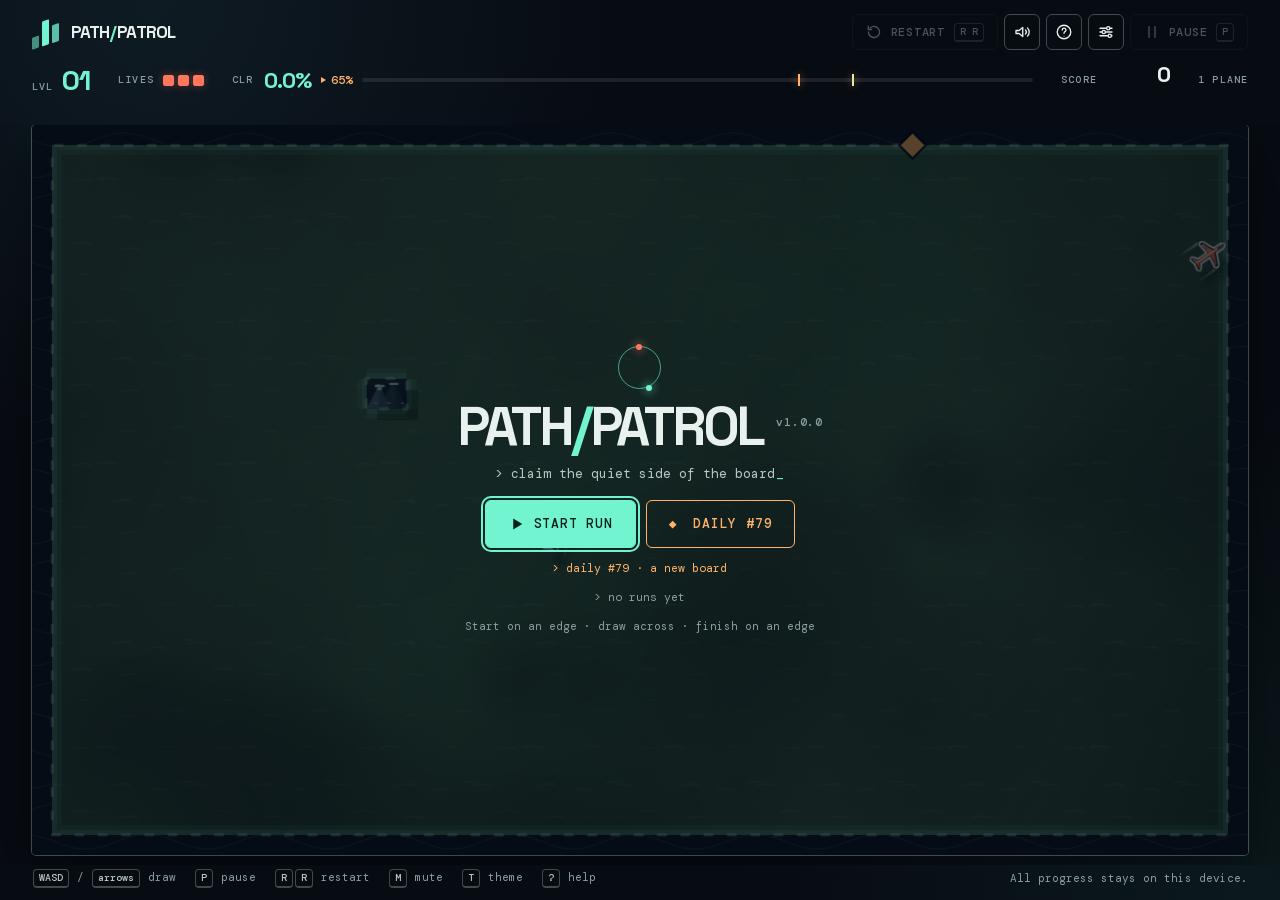
==== commit b184877d: "Put Levels in the header on the title, and harden three tests The title's Levels button pushed the t" ====
--- a/site/index.html
+++ b/site/index.html
@@ -49,6 +49,7 @@
       <symbol id="i-restart" viewBox="0 0 24 24"><path d="M4.6 12a7.4 7.4 0 1 0 2.3-5.4" /><path d="M4.4 4.2v4.4h4.4" /></symbol>
       <symbol id="i-close" viewBox="0 0 24 24"><path d="M6 6l12 12M18 6L6 18" /></symbol>
       <symbol id="i-arrow" viewBox="0 0 24 24"><path d="M5 12h14M13.5 6.5L19 12l-5.5 5.5" /></symbol>
+      <symbol id="i-star" viewBox="0 0 24 24"><path d="M12 3.6l2.5 5.3 5.8.7-4.3 4 1.1 5.7L12 16.5l-5.1 2.8 1.1-5.7-4.3-4 5.8-.7z" /></symbol>
     </svg>
 
     <div class="app" id="app" data-phase="boot">
@@ -77,6 +78,9 @@
               <svg class="icon icon-play" aria-hidden="true"><use href="#i-play" /></svg>
               <svg class="icon icon-skip" aria-hidden="true"><use href="#i-arrow" /></svg>
               <span class="btn-text only-fine">Pause</span><kbd class="only-fine">P</kbd>
+            </button>
+            <button class="btn btn--ghost btn--adaptive" id="levelsButton" type="button" aria-label="Levels" aria-haspopup="dialog" hidden>
+              <svg class="icon" aria-hidden="true"><use href="#i-star" /></svg><span class="btn-text only-fine" id="levelsLabel">Levels</span>
             </button>
           </div>
         </header>
@@ -117,7 +121,6 @@
               <p class="daily-line" id="dailyLine"></p>
               <button type="button" class="btn btn--daily" id="shareTodayButton" hidden>Share today's result</button>
               <p class="records" id="titleRecords"></p>
-              <button type="button" class="btn btn--quiet btn--levels" id="levelsButton" hidden>Levels</button>
               <button type="button" class="btn btn--quiet" id="appNotice" hidden>Install app</button>
               <p class="fine">Start on an edge · draw across · finish on an edge</p>
             </div>
--- a/site/css/app.css
+++ b/site/css/app.css
@@ -221,7 +221,6 @@
 .daily-line:empty { display: none; }
 .records { color: var(--muted); font-size: 11.5px; }
 .records:empty { display: none; }
-.btn--levels { padding-block: 6px; }
 .saved { color: var(--amber); font-size: 11.5px; }
 .app[data-saved="yes"] .overlay--title .fine, .app[data-daily="done"] .overlay--title .fine { display: none; }          /* someone resuming knows how to play; the room is needed for the second button */
 .fine { color: var(--muted); font-size: 11px; }
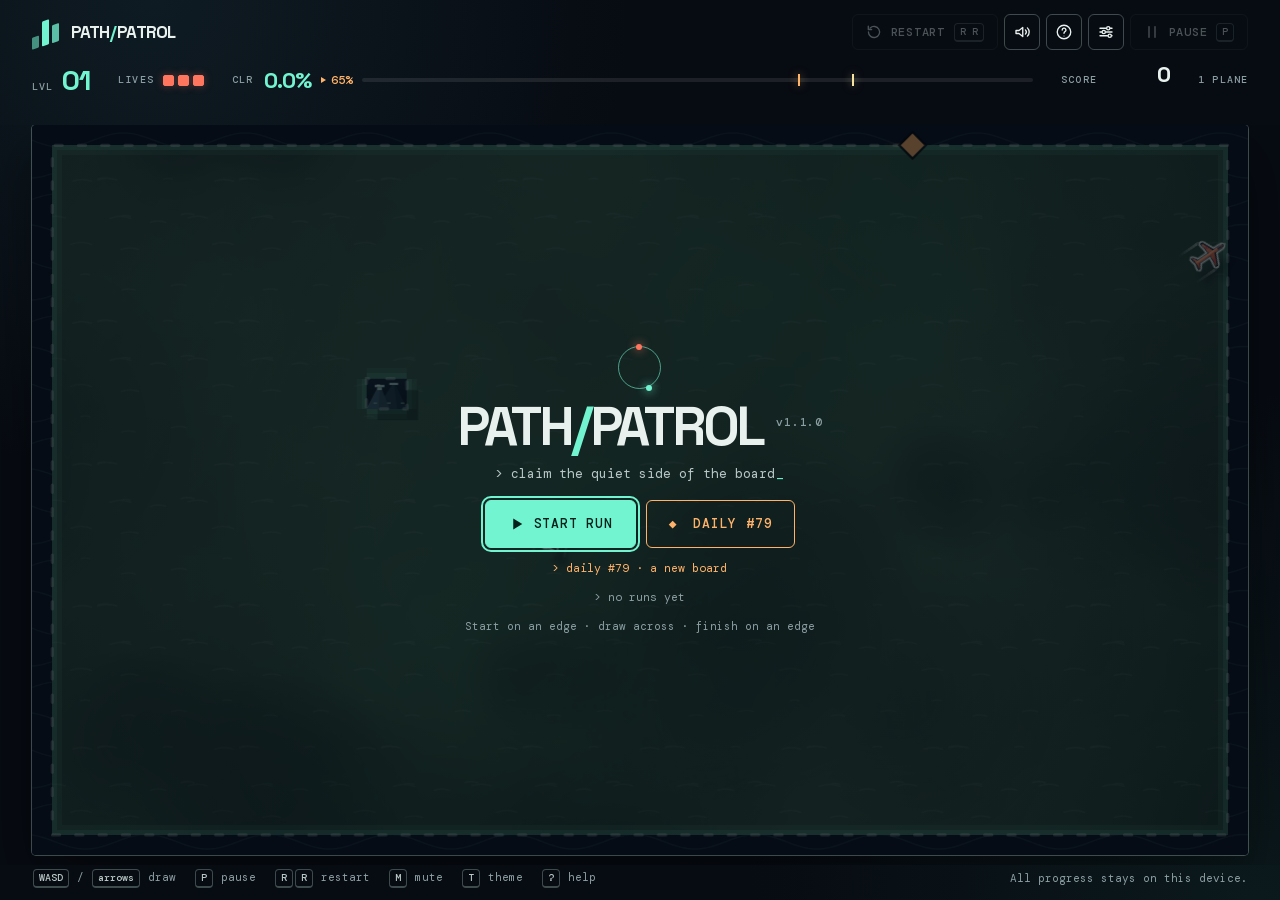
==== commit 8d23c19a: "Release 1.1.0 Round 2: the richer board, traps, scouts, bombers and hunters, special levels with odd" ====
--- a/site/index.html
+++ b/site/index.html
@@ -110,7 +110,7 @@
           <div class="overlay overlay--title" id="startOverlay">
             <div class="panel">
               <div class="start-symbol" aria-hidden="true"><span></span><span></span></div>
-              <h1 class="title">PATH<span class="slash">/</span>PATROL <small id="versionLabel">v1.0.0</small></h1>
+              <h1 class="title">PATH<span class="slash">/</span>PATROL <small id="versionLabel">v1.1.0</small></h1>
               <p class="tagline">&gt; claim the quiet side of the board<span class="caret" aria-hidden="true">_</span></p>
               <div class="cta">
                 <button type="button" class="btn btn--primary btn--big cta-wide" id="resumeRunButton" hidden><svg class="icon" aria-hidden="true"><use href="#i-play" /></svg>Resume run</button>
@@ -230,7 +230,7 @@
           <div><dt>Daily streak</dt><dd id="dailyStreak">0 days</dd></div>
         </dl>
         <button class="btn btn--danger" id="resetStatsButton" type="button">Reset local records</button>
-        <p class="fine version-line">Path Patrol <span id="versionLine">v1.0.0</span></p>
+        <p class="fine version-line">Path Patrol <span id="versionLine">v1.1.0</span></p>
       </form>
     </dialog>
 
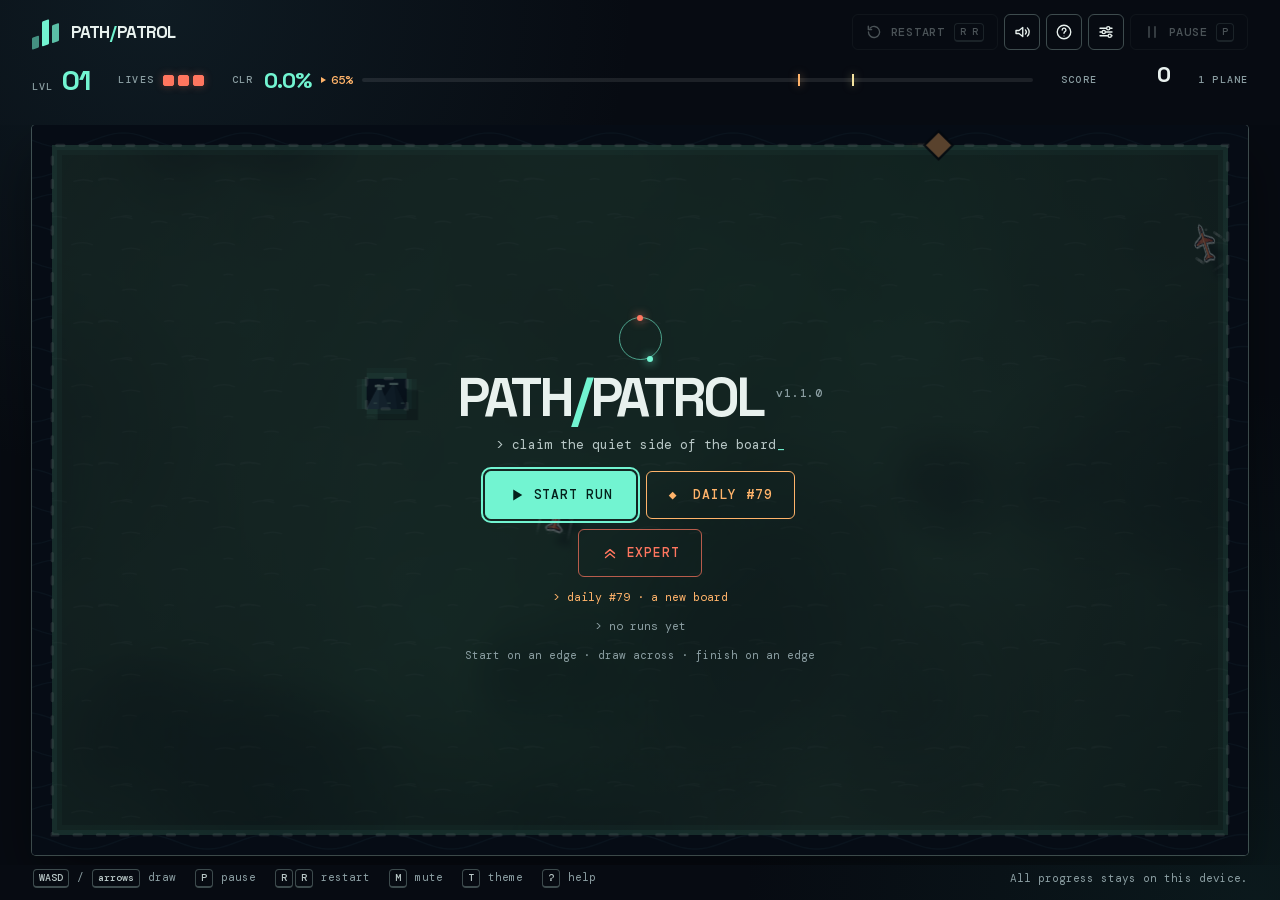
==== commit 7d04fd0f: "Put expert mode on the title, the HUD and the end cards An Expert button on the title from the first" ====
--- a/site/index.html
+++ b/site/index.html
@@ -49,6 +49,7 @@
       <symbol id="i-restart" viewBox="0 0 24 24"><path d="M4.6 12a7.4 7.4 0 1 0 2.3-5.4" /><path d="M4.4 4.2v4.4h4.4" /></symbol>
       <symbol id="i-close" viewBox="0 0 24 24"><path d="M6 6l12 12M18 6L6 18" /></symbol>
       <symbol id="i-arrow" viewBox="0 0 24 24"><path d="M5 12h14M13.5 6.5L19 12l-5.5 5.5" /></symbol>
+      <symbol id="i-expert" viewBox="0 0 24 24"><path d="M6 12.5l6-5 6 5M6 18l6-5 6 5" /></symbol>
       <symbol id="i-star" viewBox="0 0 24 24"><path d="M12 3.6l2.5 5.3 5.8.7-4.3 4 1.1 5.7L12 16.5l-5.1 2.8 1.1-5.7-4.3-4 5.8-.7z" /></symbol>
     </svg>
 
@@ -116,6 +117,7 @@
                 <button type="button" class="btn btn--primary btn--big cta-wide" id="resumeRunButton" hidden><svg class="icon" aria-hidden="true"><use href="#i-play" /></svg>Resume run</button>
                 <button type="button" class="btn btn--primary btn--big" id="startButton"><svg class="icon" aria-hidden="true"><use href="#i-play" /></svg>Start run</button>
                 <button type="button" class="btn btn--big btn--daily" id="dailyButton"><span aria-hidden="true">&#9670;</span><span id="dailyLabel">Daily</span></button>
+                <button type="button" class="btn btn--big btn--expert" id="expertButton"><svg class="icon" aria-hidden="true"><use href="#i-expert" /></svg><span id="expertLabel">Expert</span></button>
               </div>
               <p class="saved" id="savedLine" hidden></p>
               <p class="daily-line" id="dailyLine"></p>
@@ -152,7 +154,7 @@
           <div class="overlay overlay--end" id="endOverlay">
             <div class="panel">
               <span class="eyebrow" id="endEyebrow">No lives left</span>
-              <h2 class="big">Run interrupted.</h2>
+              <h2 class="big" id="endTitle">Run interrupted.</h2>
               <dl class="receipt" id="receipt"></dl>
               <p class="fine" id="endSummary"></p>
               <div class="cta">
@@ -228,6 +230,7 @@
           <div><dt>Runs played</dt><dd id="runsPlayed">0</dd></div>
           <div><dt>Levels won</dt><dd id="levelsWon">0</dd></div>
           <div><dt>Daily streak</dt><dd id="dailyStreak">0 days</dd></div>
+          <div><dt>Expert</dt><dd id="expertRecord">—</dd></div>
         </dl>
         <button class="btn btn--danger" id="resetStatsButton" type="button">Reset local records</button>
         <p class="fine version-line">Path Patrol <span id="versionLine">v1.1.0</span></p>
@@ -259,6 +262,7 @@
           <li><b>Don't get caught.</b> If a patrol touches a route you are still drawing, you lose a life. Lifting mid-field cancels it for free.</li>
         </ol>
         <p class="how-trap"><b>Trap them.</b> Shut a patrol into a pocket of 4% or less and it is grounded: bonus points, and a multiplier that lasts the run. Later levels bring scouts (fast), bombers (big) and hunters, which wind up, then chase a slow pen. Every fifth level is special: an odd-shaped board, or a boss you win at once by trapping it in 12% or less.</p>
+        <p class="how-expert"><b>Expert.</b> Fifteen hard levels on boards of their own, from three patrols to eight: three lives, no extra lives, no restarts, no stars. Clear the fifteenth to finish. Its records and its saved run are kept apart from the rest.</p>
         <p class="how-daily"><b>Daily.</b> One board a day, the same for everyone: three lives, no restarts. Only your first run of the day counts; after that it is practice. Share your result when it ends.</p>
         <button class="btn" id="tutorialButton" type="button"><svg class="icon" aria-hidden="true"><use href="#i-play" /></svg>Play the tutorial</button>
         <h3 class="dialog-sub">Keys</h3>
--- a/site/css/app.css
+++ b/site/css/app.css
@@ -214,6 +214,7 @@
 .cta { display: flex; flex-wrap: wrap; justify-content: center; gap: 10px; margin-top: 4px; }
 .cta-wide { flex: 1 1 100%; }                                  /* Resume takes a row of its own, above Start and Daily */
 .btn--daily { border-color: var(--amber); color: var(--amber); }
+.btn--expert { border-color: rgba(255, 118, 95, .7); color: var(--coral); }
 .btn--quiet { max-width: 100%; padding-block: 8px; border-color: var(--line-strong); color: var(--ink-soft); font-size: 12px; line-height: 1.4; text-wrap: balance; }      /* the text may wrap (balanced), so it needs the room of lines */
 .btn--quiet[data-mode="update"] { border-color: var(--aqua-dim); color: var(--aqua); }
 .btn--daily span[aria-hidden] { margin-right: 8px; }
@@ -228,12 +229,22 @@
 .app:is([data-notice="update"], [data-notice="install"]) #settingsButton::after { content: ""; position: absolute; top: 7px; right: 7px; width: 8px; height: 8px; border-radius: 50%; background: var(--amber); box-shadow: 0 0 0 2px var(--bg); }
 /* A short screen with a saved run, a finished daily to share, or an offer from the app has no room for the decoration: the
    symbol and the tagline go. With a saved run and one of the others, the records line goes too; and with a saved run and a
-   finished daily, the offer as well. */
+   finished daily, the offer and the daily's line as well. */
 @media (max-height: 640px) {
   .app:is([data-saved="yes"], [data-daily="done"], [data-notice="update"], [data-notice="install"], [data-notice="ios"]) .overlay--title :is(.start-symbol, .tagline) { display: none; }
   .app[data-saved="yes"]:is([data-daily="done"], [data-notice="update"], [data-notice="install"], [data-notice="ios"]) .overlay--title .records { display: none; }
   .app[data-saved="yes"][data-daily="done"] .overlay--title #appNotice { display: none; }      /* the tallest title: the same offer waits in Settings, marked by a dot on its button */
+  .app[data-saved="yes"][data-daily="done"] .overlay--title .daily-line { display: none; }
   .overlay--end .panel { gap: 8px; }                                         /* the game-over card of a daily has six rows and two buttons: tighter */
+}
+/* 320 x 568 stacks Start, Daily and Expert: no decoration, and the offer waits in Settings with a saved run or a done daily. */
+@media (max-height: 640px) and (max-width: 360px) {
+  .overlay--title :is(.start-symbol, .tagline) { display: none; }
+  .app:is([data-saved="yes"], [data-daily="done"]) .overlay--title #appNotice { display: none; }
+}
+/* 360 x 740: the tallest title drops the decoration. */
+@media (max-height: 760px) and (max-width: 400px) {
+  .app[data-saved="yes"][data-daily="done"] .overlay--title :is(.start-symbol, .tagline) { display: none; }
   .overlay--end .receipt dt, .overlay--end .receipt dd { padding: 3px 0; }
 }
 .eyebrow { color: var(--muted); font: 500 10px/1 var(--font-ui); letter-spacing: .14em; text-transform: uppercase; }
@@ -282,8 +293,9 @@
 .records-list dd, .keys dd { color: var(--ink); font-weight: 500; text-align: right; }
 .how { display: grid; gap: 10px; padding-left: 20px; color: var(--ink-soft); }
 .how b { color: var(--ink); font-weight: 500; }
-.how-daily, .how-trap { color: var(--ink-soft); }
+.how-daily, .how-trap, .how-expert { color: var(--ink-soft); }
 .how-daily b, .how-trap b { color: var(--amber); font-weight: 500; }
+.how-expert b { color: var(--coral); font-weight: 500; }
 .share-text { width: 100%; padding: 10px 12px; border: 1px solid var(--line-strong); border-radius: var(--radius); background: var(--bg); color: var(--ink); font: 500 12.5px/1.5 var(--font-ui); resize: none; }
 .version-line { text-align: center; }
 
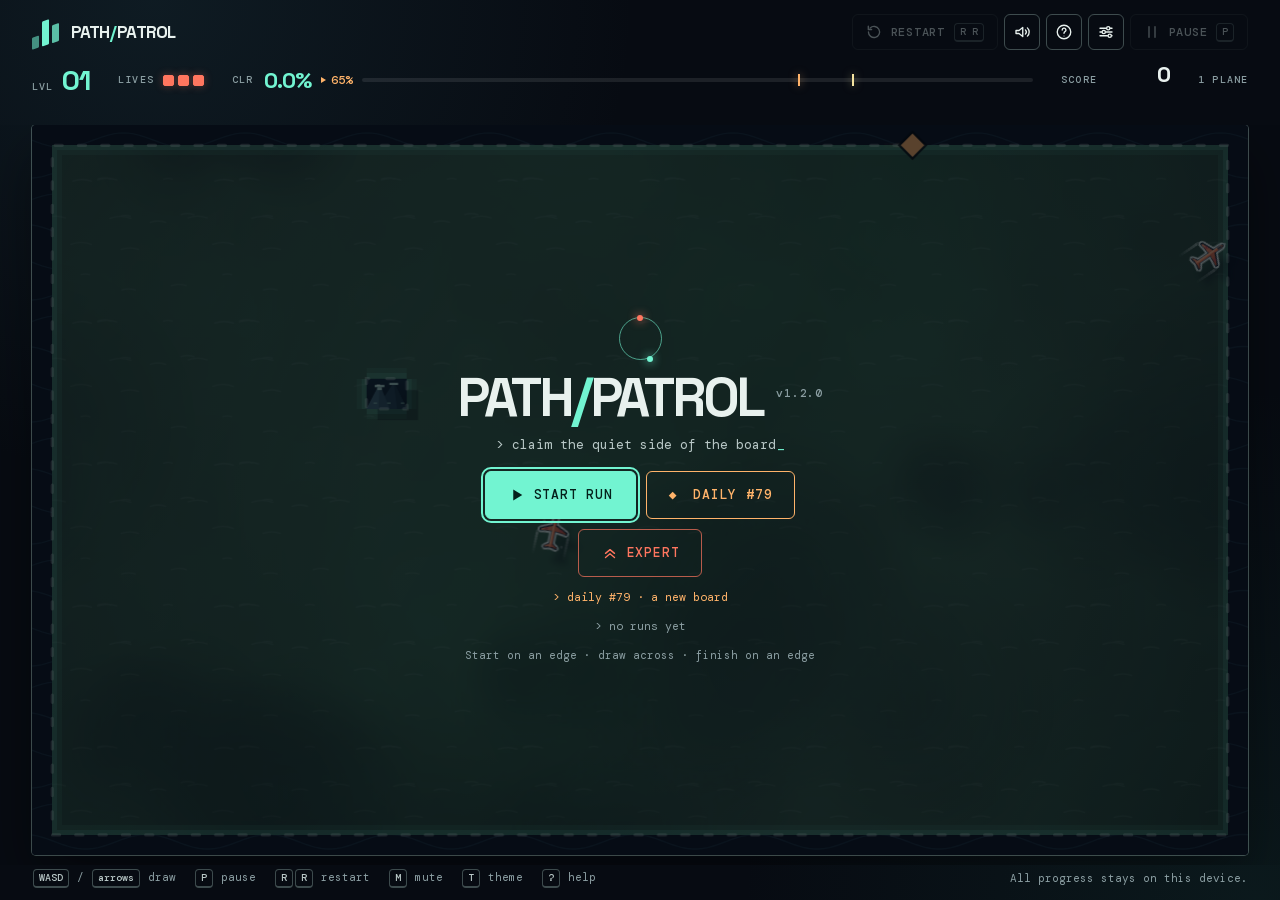
==== commit 92c1047b: "Release 1.2.0: expert mode Co-Authored-By: Claude Opus 5.5 <noreply@anthropic.com>" ====
--- a/site/index.html
+++ b/site/index.html
@@ -111,7 +111,7 @@
           <div class="overlay overlay--title" id="startOverlay">
             <div class="panel">
               <div class="start-symbol" aria-hidden="true"><span></span><span></span></div>
-              <h1 class="title">PATH<span class="slash">/</span>PATROL <small id="versionLabel">v1.1.0</small></h1>
+              <h1 class="title">PATH<span class="slash">/</span>PATROL <small id="versionLabel">v1.2.0</small></h1>
               <p class="tagline">&gt; claim the quiet side of the board<span class="caret" aria-hidden="true">_</span></p>
               <div class="cta">
                 <button type="button" class="btn btn--primary btn--big cta-wide" id="resumeRunButton" hidden><svg class="icon" aria-hidden="true"><use href="#i-play" /></svg>Resume run</button>
@@ -233,7 +233,7 @@
           <div><dt>Expert</dt><dd id="expertRecord">—</dd></div>
         </dl>
         <button class="btn btn--danger" id="resetStatsButton" type="button">Reset local records</button>
-        <p class="fine version-line">Path Patrol <span id="versionLine">v1.1.0</span></p>
+        <p class="fine version-line">Path Patrol <span id="versionLine">v1.2.0</span></p>
       </form>
     </dialog>
 
